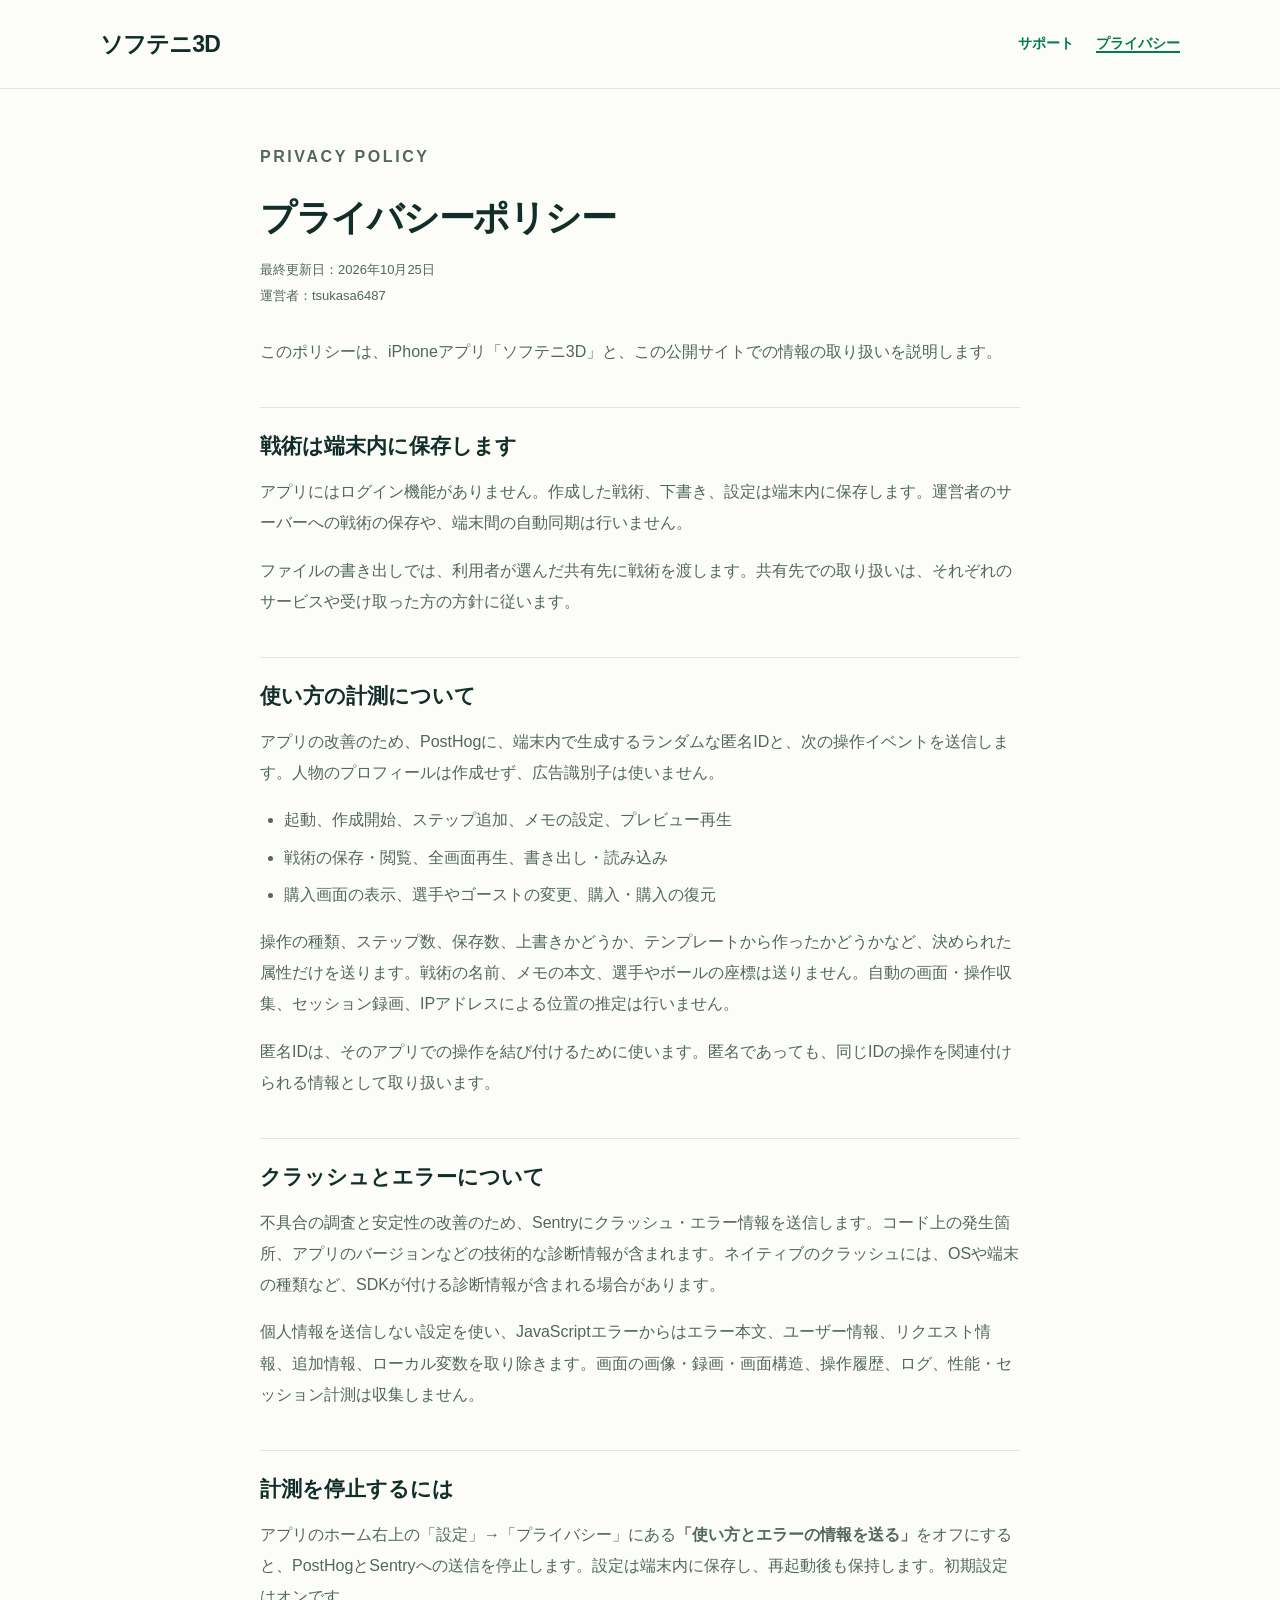
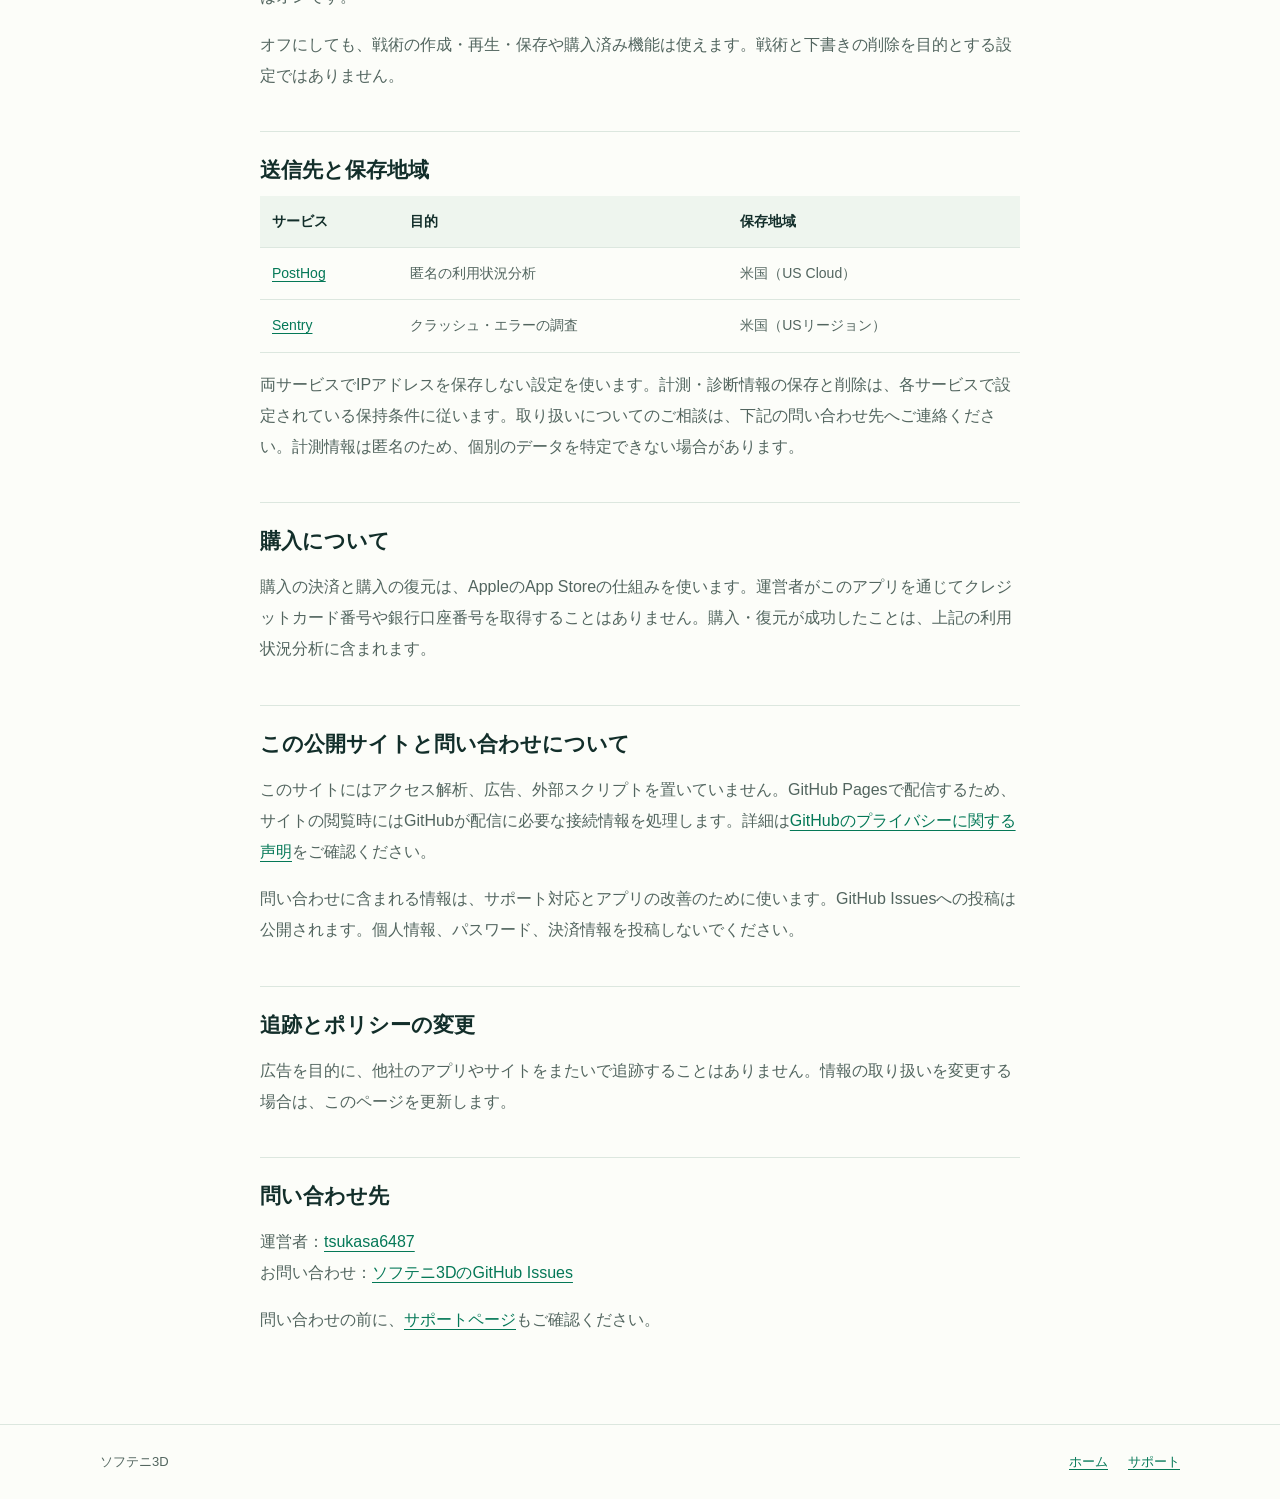
==== privacy.html @ bbb68ef1 "draft: prepare public pages pending contact confirmation" ====
<!doctype html>
<html lang="ja"><head><meta charset="utf-8"><meta name="viewport" content="width=device-width,initial-scale=1"><title>プライバシーポリシー — ソフテニ3D</title><meta name="description" content="ソフテニ3Dでの端末内保存、利用状況の計測、エラー収集、計測停止とお問い合わせについて。"><link rel="stylesheet" href="./styles.css"></head>
<body><a class="skip" href="#main">本文へ移動</a><header><div class="wrap nav"><a class="brand" href="./">ソフテニ3D</a><nav aria-label="メインナビゲーション"><a href="./support.html">サポート</a><a href="./privacy.html" aria-current="page">プライバシー</a></nav></div></header>
<main id="main" class="wrap"><article class="document"><p class="eyebrow">PRIVACY POLICY</p><h1>プライバシーポリシー</h1><p class="meta">最終更新日：2026年10月25日<br>運営者：tsukasa6487</p>
<p>このポリシーは、iPhoneアプリ「ソフテニ3D」と、この公開サイトでの情報の取り扱いを説明します。</p>
<h2>戦術は端末内に保存します</h2><p>アプリにはログイン機能がありません。作成した戦術、下書き、設定は端末内に保存します。運営者のサーバーへの戦術の保存や、端末間の自動同期は行いません。</p><p>ファイルの書き出しでは、利用者が選んだ共有先に戦術を渡します。共有先での取り扱いは、それぞれのサービスや受け取った方の方針に従います。</p>
<h2>使い方の計測について</h2><p>アプリの改善のため、PostHogに、端末内で生成するランダムな匿名IDと、次の操作イベントを送信します。人物のプロフィールは作成せず、広告識別子は使いません。</p><ul><li>起動、作成開始、ステップ追加、メモの設定、プレビュー再生</li><li>戦術の保存・閲覧、全画面再生、書き出し・読み込み</li><li>購入画面の表示、選手やゴーストの変更、購入・購入の復元</li></ul><p>操作の種類、ステップ数、保存数、上書きかどうか、テンプレートから作ったかどうかなど、決められた属性だけを送ります。戦術の名前、メモの本文、選手やボールの座標は送りません。自動の画面・操作収集、セッション録画、IPアドレスによる位置の推定は行いません。</p><p>匿名IDは、そのアプリでの操作を結び付けるために使います。匿名であっても、同じIDの操作を関連付けられる情報として取り扱います。</p>
<h2>クラッシュとエラーについて</h2><p>不具合の調査と安定性の改善のため、Sentryにクラッシュ・エラー情報を送信します。コード上の発生箇所、アプリのバージョンなどの技術的な診断情報が含まれます。ネイティブのクラッシュには、OSや端末の種類など、SDKが付ける診断情報が含まれる場合があります。</p><p>個人情報を送信しない設定を使い、JavaScriptエラーからはエラー本文、ユーザー情報、リクエスト情報、追加情報、ローカル変数を取り除きます。画面の画像・録画・画面構造、操作履歴、ログ、性能・セッション計測は収集しません。</p>
<h2>計測を停止するには</h2><p>アプリのホーム右上の「設定」→「プライバシー」にある<strong>「使い方とエラーの情報を送る」</strong>をオフにすると、PostHogとSentryへの送信を停止します。設定は端末内に保存し、再起動後も保持します。初期設定はオンです。</p><p>オフにしても、戦術の作成・再生・保存や購入済み機能は使えます。戦術と下書きの削除を目的とする設定ではありません。</p>
<h2>送信先と保存地域</h2><div class="table-wrap"><table><thead><tr><th scope="col">サービス</th><th scope="col">目的</th><th scope="col">保存地域</th></tr></thead><tbody><tr><td><a href="https://posthog.com/privacy">PostHog</a></td><td>匿名の利用状況分析</td><td>米国（US Cloud）</td></tr><tr><td><a href="https://sentry.io/privacy/">Sentry</a></td><td>クラッシュ・エラーの調査</td><td>米国（USリージョン）</td></tr></tbody></table></div><p>両サービスでIPアドレスを保存しない設定を使います。計測・診断情報の保存と削除は、各サービスで設定されている保持条件に従います。取り扱いについてのご相談は、下記の問い合わせ先へご連絡ください。計測情報は匿名のため、個別のデータを特定できない場合があります。</p>
<h2>購入について</h2><p>購入の決済と購入の復元は、AppleのApp Storeの仕組みを使います。運営者がこのアプリを通じてクレジットカード番号や銀行口座番号を取得することはありません。購入・復元が成功したことは、上記の利用状況分析に含まれます。</p>
<h2>この公開サイトと問い合わせについて</h2><p>このサイトにはアクセス解析、広告、外部スクリプトを置いていません。GitHub Pagesで配信するため、サイトの閲覧時にはGitHubが配信に必要な接続情報を処理します。詳細は<a href="https://docs.github.com/en/site-policy/privacy-policies/github-general-privacy-statement">GitHubのプライバシーに関する声明</a>をご確認ください。</p><p>問い合わせに含まれる情報は、サポート対応とアプリの改善のために使います。GitHub Issuesへの投稿は公開されます。個人情報、パスワード、決済情報を投稿しないでください。</p>
<h2>追跡とポリシーの変更</h2><p>広告を目的に、他社のアプリやサイトをまたいで追跡することはありません。情報の取り扱いを変更する場合は、このページを更新します。</p>
<h2>問い合わせ先</h2><p>運営者：<a href="https://github.com/tsukasa6487">tsukasa6487</a><br>お問い合わせ：<a href="https://github.com/tsukasa6487/softeni3d/issues">ソフテニ3DのGitHub Issues</a></p><p>問い合わせの前に、<a href="./support.html">サポートページ</a>もご確認ください。</p></article></main>
<footer><div class="wrap footer-row"><p>ソフテニ3D</p><div class="footer-links"><a href="./">ホーム</a><a href="./support.html">サポート</a></div></div></footer></body></html>
---- styles.css ----
:root{color-scheme:light;--ink:#122e2a;--muted:#52655f;--brand:#047857;--line:#dce7df;--paper:#fcfdf9;--card:#fff;font-family:-apple-system,BlinkMacSystemFont,"Hiragino Sans","Yu Gothic",Meiryo,sans-serif;background:var(--paper);color:var(--ink)}
*{box-sizing:border-box}body{margin:0}a{color:var(--brand);text-underline-offset:.22em}a:hover{color:#064e3b}a:focus-visible,summary:focus-visible{outline:3px solid #b45309;outline-offset:5px;border-radius:3px}.skip{position:absolute;top:-100px;left:16px;background:#fff;padding:12px;z-index:10}.skip:focus{top:12px}
.wrap{width:min(1080px,100% - 40px);margin-inline:auto}header{border-bottom:1px solid var(--line)}.nav{display:flex;align-items:center;justify-content:space-between;gap:16px;min-height:88px}.brand{font-size:23px;font-weight:800;letter-spacing:-.04em;text-decoration:none;color:var(--ink)}nav{display:flex;flex-wrap:wrap;gap:6px 22px}nav a{font-size:14px;font-weight:600;padding-block:12px;text-decoration:none}nav a[aria-current=page]{text-decoration:underline;text-decoration-thickness:2px}
.hero{display:grid;grid-template-columns:1.1fr 1fr;align-items:center;gap:32px;padding-block:76px 64px}.eyebrow{font-size:12px;font-weight:800;letter-spacing:.16em;color:var(--brand);margin:0 0 20px}.hero h1{font-size:clamp(32px,4.2vw,50px);line-height:1.42;letter-spacing:-.045em;margin:0 0 24px}.lead{font-size:17px;line-height:1.95;color:var(--muted);max-width:36em}.status{display:inline-block;border:1px solid #b5d8c4;border-radius:6px;padding:7px 12px;font-size:13px;font-weight:700;color:#065f46;background:#edf7ee;margin-top:14px}.hero figure{margin:0;background:#e5f2e9;border-radius:24px;padding:16px}.hero svg{width:100%;height:auto;display:block}.hero figcaption{font-size:12px;text-align:center;color:var(--muted);padding:4px 0 8px}
.features{border-top:1px solid var(--line);padding-block:42px 64px;display:grid;grid-template-columns:repeat(3,1fr);gap:30px}.features h2{font-size:19px;margin:10px 0}.features p{font-size:15px;line-height:1.85;color:var(--muted)}.number{font-size:12px;letter-spacing:.1em;color:var(--brand);font-weight:800}.notice{background:#edf4ee;border:1px solid var(--line);border-radius:14px;padding:24px 28px;margin-bottom:60px}.notice h2{font-size:20px;margin-top:0}.notice p{line-height:1.9;margin-bottom:0;color:var(--muted)}
.document{max-width:760px;margin:0 auto;padding-block:52px 72px}.document h1{font-size:clamp(27px,4vw,36px);line-height:1.45;letter-spacing:-.035em;margin:0 0 12px}.document h2{font-size:21px;margin:40px 0 12px;padding-top:24px;border-top:1px solid var(--line)}.document h3{font-size:17px;margin:28px 0 8px}.document p,.document li{font-size:16px;line-height:1.95;color:var(--muted)}.document ul,.document ol{padding-left:1.5em}.document li{margin-block:6px}.meta{font-size:13px!important;margin-bottom:28px}.contact{background:#eef5ee;border:1px solid #cadfce;border-radius:12px;padding:20px 24px;margin:26px 0}.contact p{margin:8px 0}.contact a{overflow-wrap:anywhere}.button{display:inline-block;background:var(--brand);color:#fff!important;text-decoration:none;font-weight:700;border-radius:8px;padding:12px 20px;margin:6px 0;min-height:48px}.button:hover{background:#065f46}.table-wrap{overflow-x:auto}table{width:100%;border-collapse:collapse;font-size:14px}th,td{text-align:left;vertical-align:top;border-bottom:1px solid var(--line);padding:13px 12px;line-height:1.8}th{background:#eef5ee;color:var(--ink)}td{color:var(--muted)}code{font-size:.9em;overflow-wrap:anywhere}
footer{border-top:1px solid var(--line);padding-block:28px;color:var(--muted);font-size:13px}.footer-row{display:flex;align-items:center;justify-content:space-between;gap:16px;flex-wrap:wrap}.footer-links{display:flex;gap:20px;flex-wrap:wrap}footer p{margin:0}
@media(max-width:760px){.wrap{width:calc(100% - 32px)}.nav{min-height:96px;align-items:flex-start;justify-content:center;flex-direction:column;gap:0;padding-block:15px}nav{gap:4px 20px}nav a{font-size:13px;padding-block:8px}.hero{grid-template-columns:1fr;padding-block:38px;gap:28px}.hero h1{font-size:34px;margin-bottom:18px}.lead{font-size:16px}.hero figure{max-width:500px;width:100%;margin-inline:auto}.features{grid-template-columns:1fr;gap:12px;padding-block:30px}.features article{border-bottom:1px solid var(--line);padding-bottom:12px}.features article:last-child{border:0}.notice{padding:22px;margin-bottom:40px}.document{padding-block:34px 48px}.document h1{font-size:28px}.document h2{margin-top:30px}.contact{padding:16px 20px}}
@media(prefers-reduced-motion:reduce){*{scroll-behavior:auto!important}}
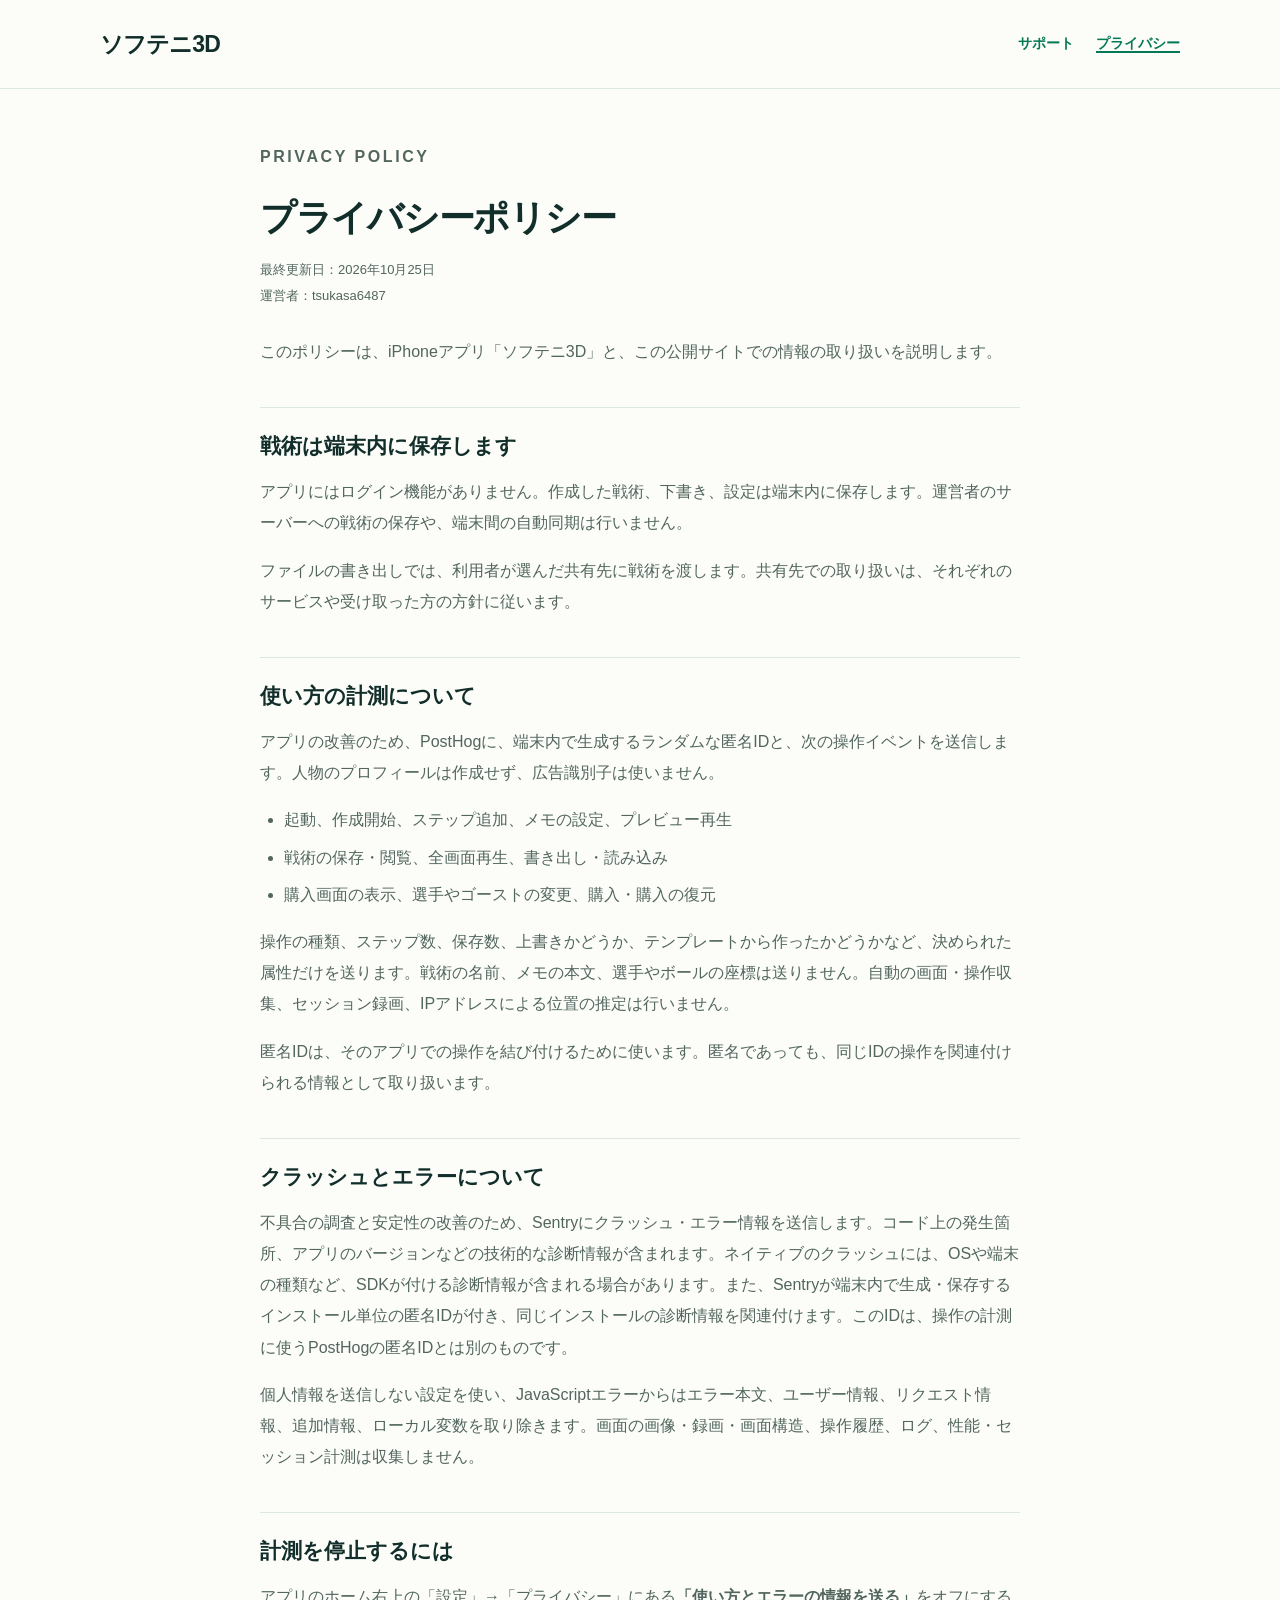
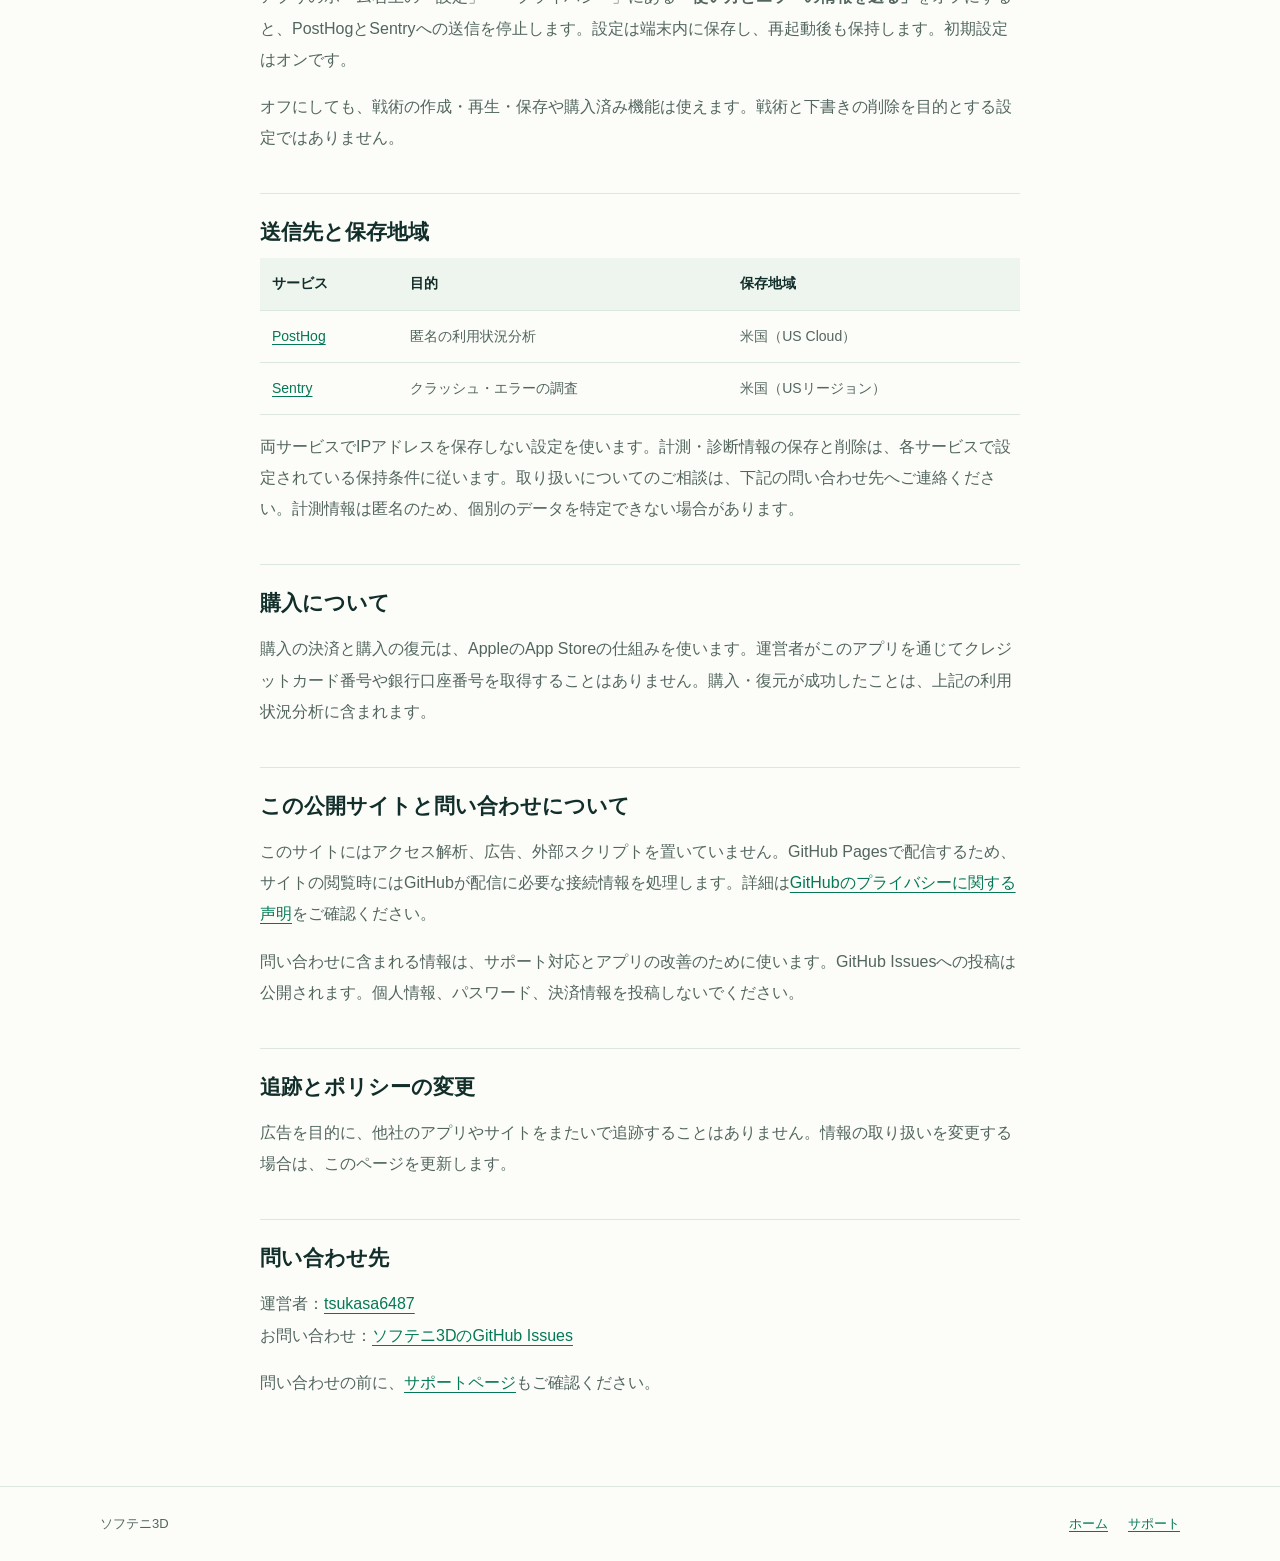
==== commit b1e553b5: "docs: align privacy disclosure and adopt screenshot plan" ====
--- a/privacy.html
+++ b/privacy.html
@@ -5,7 +5,7 @@
 <p>このポリシーは、iPhoneアプリ「ソフテニ3D」と、この公開サイトでの情報の取り扱いを説明します。</p>
 <h2>戦術は端末内に保存します</h2><p>アプリにはログイン機能がありません。作成した戦術、下書き、設定は端末内に保存します。運営者のサーバーへの戦術の保存や、端末間の自動同期は行いません。</p><p>ファイルの書き出しでは、利用者が選んだ共有先に戦術を渡します。共有先での取り扱いは、それぞれのサービスや受け取った方の方針に従います。</p>
 <h2>使い方の計測について</h2><p>アプリの改善のため、PostHogに、端末内で生成するランダムな匿名IDと、次の操作イベントを送信します。人物のプロフィールは作成せず、広告識別子は使いません。</p><ul><li>起動、作成開始、ステップ追加、メモの設定、プレビュー再生</li><li>戦術の保存・閲覧、全画面再生、書き出し・読み込み</li><li>購入画面の表示、選手やゴーストの変更、購入・購入の復元</li></ul><p>操作の種類、ステップ数、保存数、上書きかどうか、テンプレートから作ったかどうかなど、決められた属性だけを送ります。戦術の名前、メモの本文、選手やボールの座標は送りません。自動の画面・操作収集、セッション録画、IPアドレスによる位置の推定は行いません。</p><p>匿名IDは、そのアプリでの操作を結び付けるために使います。匿名であっても、同じIDの操作を関連付けられる情報として取り扱います。</p>
-<h2>クラッシュとエラーについて</h2><p>不具合の調査と安定性の改善のため、Sentryにクラッシュ・エラー情報を送信します。コード上の発生箇所、アプリのバージョンなどの技術的な診断情報が含まれます。ネイティブのクラッシュには、OSや端末の種類など、SDKが付ける診断情報が含まれる場合があります。</p><p>個人情報を送信しない設定を使い、JavaScriptエラーからはエラー本文、ユーザー情報、リクエスト情報、追加情報、ローカル変数を取り除きます。画面の画像・録画・画面構造、操作履歴、ログ、性能・セッション計測は収集しません。</p>
+<h2>クラッシュとエラーについて</h2><p>不具合の調査と安定性の改善のため、Sentryにクラッシュ・エラー情報を送信します。コード上の発生箇所、アプリのバージョンなどの技術的な診断情報が含まれます。ネイティブのクラッシュには、OSや端末の種類など、SDKが付ける診断情報が含まれる場合があります。また、Sentryが端末内で生成・保存するインストール単位の匿名IDが付き、同じインストールの診断情報を関連付けます。このIDは、操作の計測に使うPostHogの匿名IDとは別のものです。</p><p>個人情報を送信しない設定を使い、JavaScriptエラーからはエラー本文、ユーザー情報、リクエスト情報、追加情報、ローカル変数を取り除きます。画面の画像・録画・画面構造、操作履歴、ログ、性能・セッション計測は収集しません。</p>
 <h2>計測を停止するには</h2><p>アプリのホーム右上の「設定」→「プライバシー」にある<strong>「使い方とエラーの情報を送る」</strong>をオフにすると、PostHogとSentryへの送信を停止します。設定は端末内に保存し、再起動後も保持します。初期設定はオンです。</p><p>オフにしても、戦術の作成・再生・保存や購入済み機能は使えます。戦術と下書きの削除を目的とする設定ではありません。</p>
 <h2>送信先と保存地域</h2><div class="table-wrap"><table><thead><tr><th scope="col">サービス</th><th scope="col">目的</th><th scope="col">保存地域</th></tr></thead><tbody><tr><td><a href="https://posthog.com/privacy">PostHog</a></td><td>匿名の利用状況分析</td><td>米国（US Cloud）</td></tr><tr><td><a href="https://sentry.io/privacy/">Sentry</a></td><td>クラッシュ・エラーの調査</td><td>米国（USリージョン）</td></tr></tbody></table></div><p>両サービスでIPアドレスを保存しない設定を使います。計測・診断情報の保存と削除は、各サービスで設定されている保持条件に従います。取り扱いについてのご相談は、下記の問い合わせ先へご連絡ください。計測情報は匿名のため、個別のデータを特定できない場合があります。</p>
 <h2>購入について</h2><p>購入の決済と購入の復元は、AppleのApp Storeの仕組みを使います。運営者がこのアプリを通じてクレジットカード番号や銀行口座番号を取得することはありません。購入・復元が成功したことは、上記の利用状況分析に含まれます。</p>
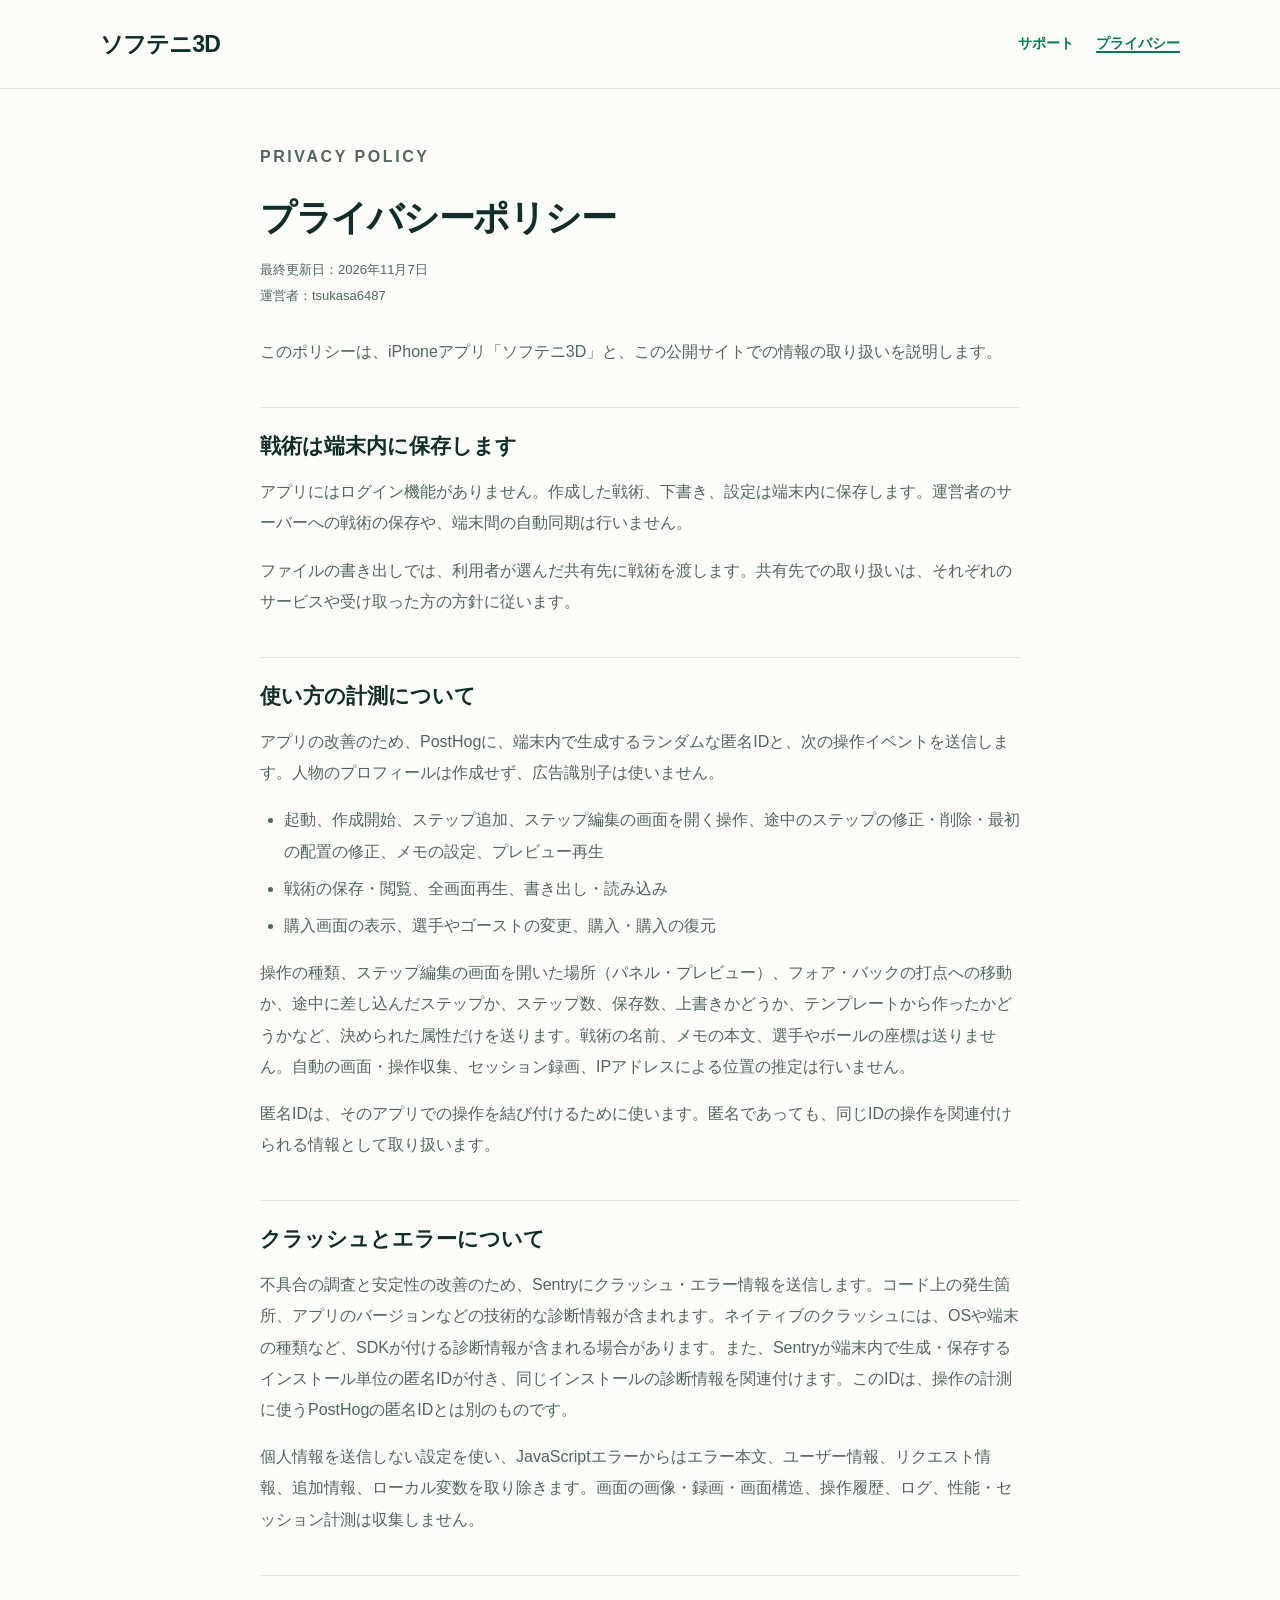
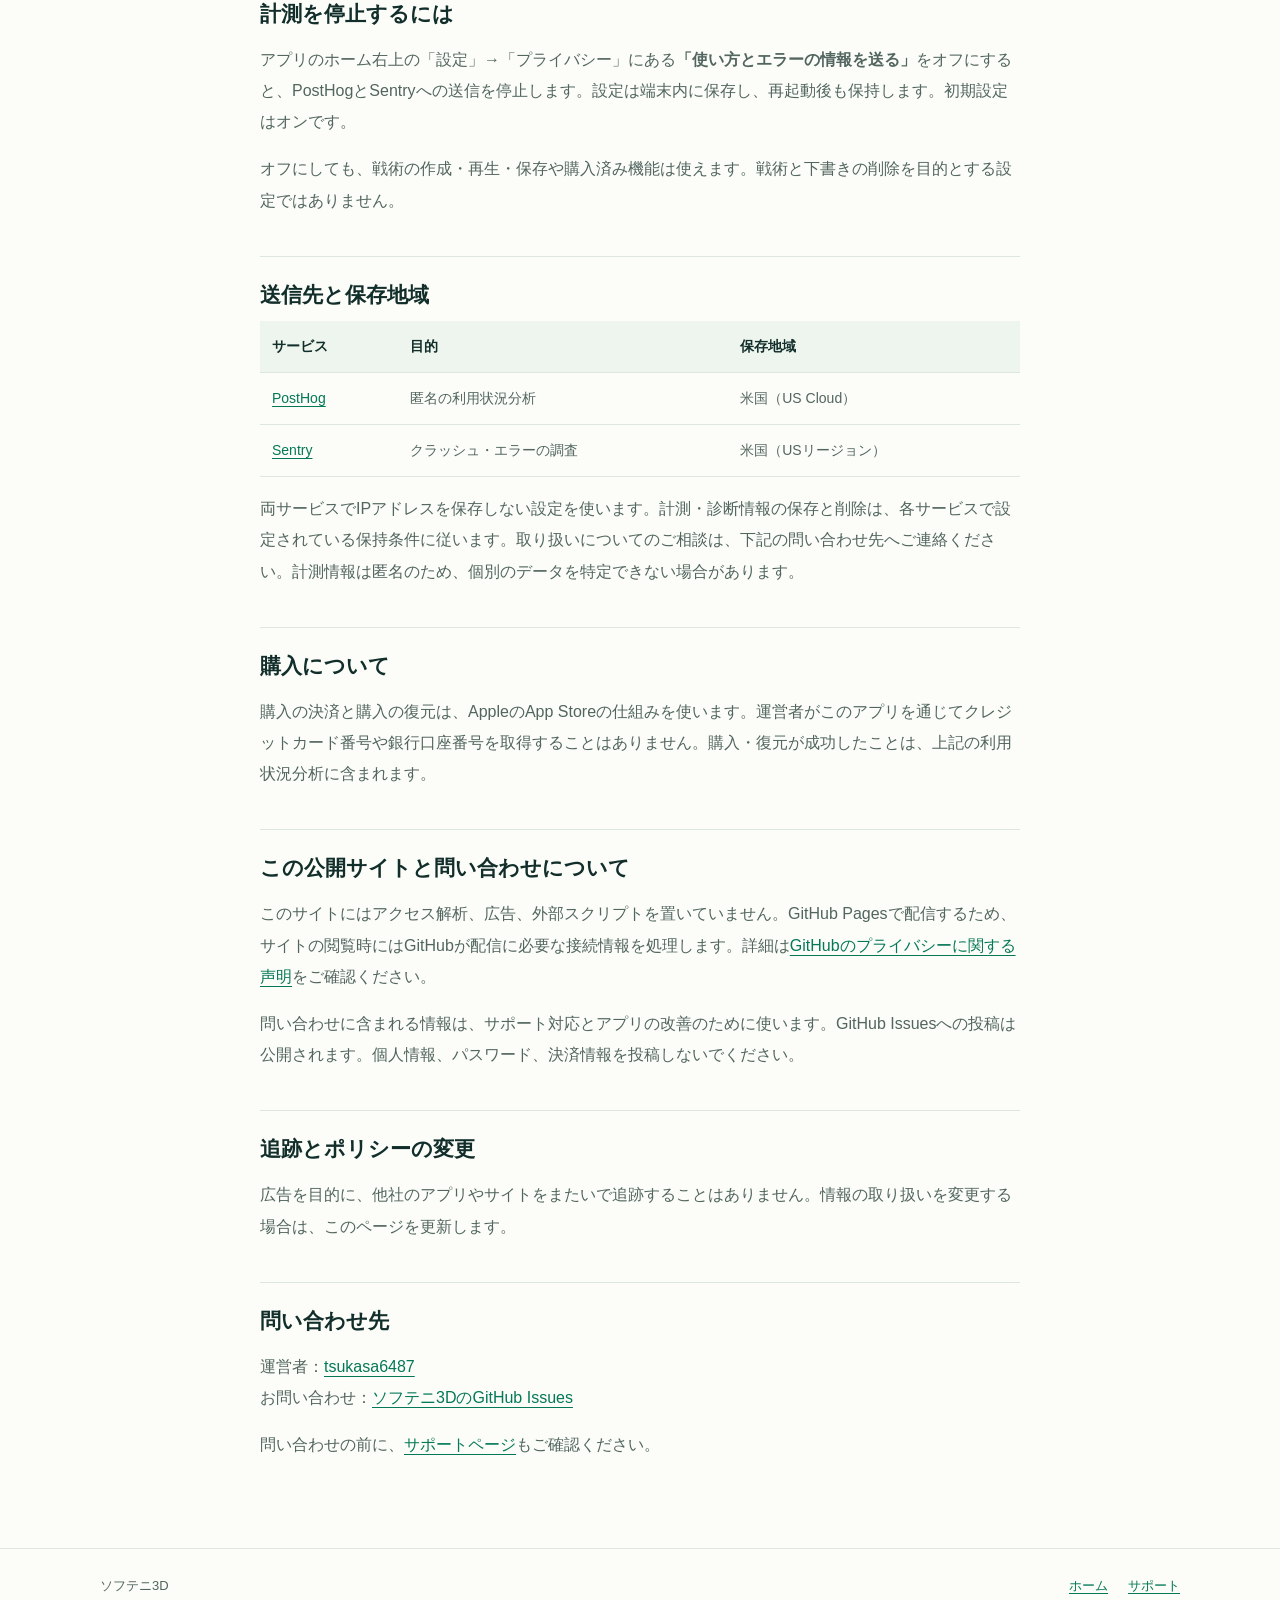
==== commit 9cf072c8: "docs: disclose step editing analytics for 1.1.0" ====
--- a/privacy.html
+++ b/privacy.html
@@ -1,10 +1,10 @@
 <!doctype html>
 <html lang="ja"><head><meta charset="utf-8"><meta name="viewport" content="width=device-width,initial-scale=1"><title>プライバシーポリシー — ソフテニ3D</title><meta name="description" content="ソフテニ3Dでの端末内保存、利用状況の計測、エラー収集、計測停止とお問い合わせについて。"><link rel="stylesheet" href="./styles.css"></head>
 <body><a class="skip" href="#main">本文へ移動</a><header><div class="wrap nav"><a class="brand" href="./">ソフテニ3D</a><nav aria-label="メインナビゲーション"><a href="./support.html">サポート</a><a href="./privacy.html" aria-current="page">プライバシー</a></nav></div></header>
-<main id="main" class="wrap"><article class="document"><p class="eyebrow">PRIVACY POLICY</p><h1>プライバシーポリシー</h1><p class="meta">最終更新日：2026年10月25日<br>運営者：tsukasa6487</p>
+<main id="main" class="wrap"><article class="document"><p class="eyebrow">PRIVACY POLICY</p><h1>プライバシーポリシー</h1><p class="meta">最終更新日：2026年11月7日<br>運営者：tsukasa6487</p>
 <p>このポリシーは、iPhoneアプリ「ソフテニ3D」と、この公開サイトでの情報の取り扱いを説明します。</p>
 <h2>戦術は端末内に保存します</h2><p>アプリにはログイン機能がありません。作成した戦術、下書き、設定は端末内に保存します。運営者のサーバーへの戦術の保存や、端末間の自動同期は行いません。</p><p>ファイルの書き出しでは、利用者が選んだ共有先に戦術を渡します。共有先での取り扱いは、それぞれのサービスや受け取った方の方針に従います。</p>
-<h2>使い方の計測について</h2><p>アプリの改善のため、PostHogに、端末内で生成するランダムな匿名IDと、次の操作イベントを送信します。人物のプロフィールは作成せず、広告識別子は使いません。</p><ul><li>起動、作成開始、ステップ追加、メモの設定、プレビュー再生</li><li>戦術の保存・閲覧、全画面再生、書き出し・読み込み</li><li>購入画面の表示、選手やゴーストの変更、購入・購入の復元</li></ul><p>操作の種類、ステップ数、保存数、上書きかどうか、テンプレートから作ったかどうかなど、決められた属性だけを送ります。戦術の名前、メモの本文、選手やボールの座標は送りません。自動の画面・操作収集、セッション録画、IPアドレスによる位置の推定は行いません。</p><p>匿名IDは、そのアプリでの操作を結び付けるために使います。匿名であっても、同じIDの操作を関連付けられる情報として取り扱います。</p>
+<h2>使い方の計測について</h2><p>アプリの改善のため、PostHogに、端末内で生成するランダムな匿名IDと、次の操作イベントを送信します。人物のプロフィールは作成せず、広告識別子は使いません。</p><ul><li>起動、作成開始、ステップ追加、ステップ編集の画面を開く操作、途中のステップの修正・削除・最初の配置の修正、メモの設定、プレビュー再生</li><li>戦術の保存・閲覧、全画面再生、書き出し・読み込み</li><li>購入画面の表示、選手やゴーストの変更、購入・購入の復元</li></ul><p>操作の種類、ステップ編集の画面を開いた場所（パネル・プレビュー）、フォア・バックの打点への移動か、途中に差し込んだステップか、ステップ数、保存数、上書きかどうか、テンプレートから作ったかどうかなど、決められた属性だけを送ります。戦術の名前、メモの本文、選手やボールの座標は送りません。自動の画面・操作収集、セッション録画、IPアドレスによる位置の推定は行いません。</p><p>匿名IDは、そのアプリでの操作を結び付けるために使います。匿名であっても、同じIDの操作を関連付けられる情報として取り扱います。</p>
 <h2>クラッシュとエラーについて</h2><p>不具合の調査と安定性の改善のため、Sentryにクラッシュ・エラー情報を送信します。コード上の発生箇所、アプリのバージョンなどの技術的な診断情報が含まれます。ネイティブのクラッシュには、OSや端末の種類など、SDKが付ける診断情報が含まれる場合があります。また、Sentryが端末内で生成・保存するインストール単位の匿名IDが付き、同じインストールの診断情報を関連付けます。このIDは、操作の計測に使うPostHogの匿名IDとは別のものです。</p><p>個人情報を送信しない設定を使い、JavaScriptエラーからはエラー本文、ユーザー情報、リクエスト情報、追加情報、ローカル変数を取り除きます。画面の画像・録画・画面構造、操作履歴、ログ、性能・セッション計測は収集しません。</p>
 <h2>計測を停止するには</h2><p>アプリのホーム右上の「設定」→「プライバシー」にある<strong>「使い方とエラーの情報を送る」</strong>をオフにすると、PostHogとSentryへの送信を停止します。設定は端末内に保存し、再起動後も保持します。初期設定はオンです。</p><p>オフにしても、戦術の作成・再生・保存や購入済み機能は使えます。戦術と下書きの削除を目的とする設定ではありません。</p>
 <h2>送信先と保存地域</h2><div class="table-wrap"><table><thead><tr><th scope="col">サービス</th><th scope="col">目的</th><th scope="col">保存地域</th></tr></thead><tbody><tr><td><a href="https://posthog.com/privacy">PostHog</a></td><td>匿名の利用状況分析</td><td>米国（US Cloud）</td></tr><tr><td><a href="https://sentry.io/privacy/">Sentry</a></td><td>クラッシュ・エラーの調査</td><td>米国（USリージョン）</td></tr></tbody></table></div><p>両サービスでIPアドレスを保存しない設定を使います。計測・診断情報の保存と削除は、各サービスで設定されている保持条件に従います。取り扱いについてのご相談は、下記の問い合わせ先へご連絡ください。計測情報は匿名のため、個別のデータを特定できない場合があります。</p>
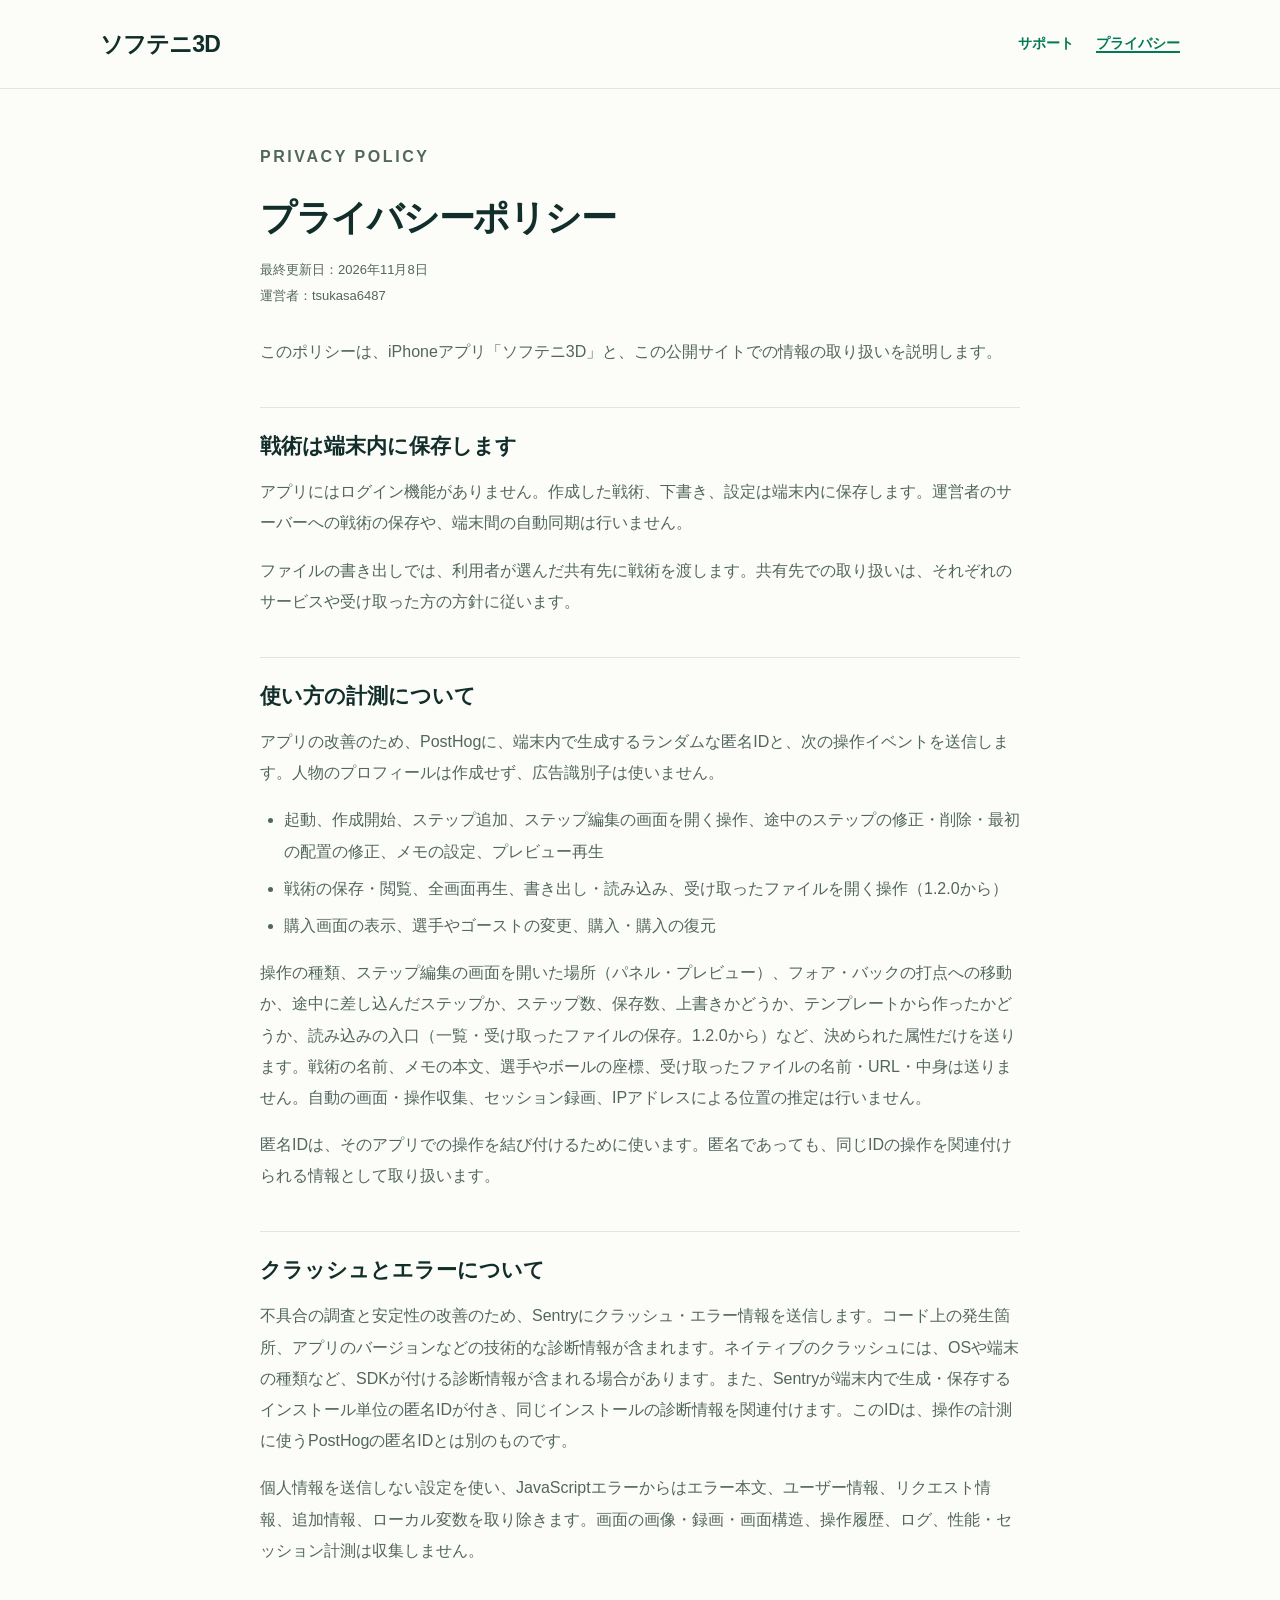
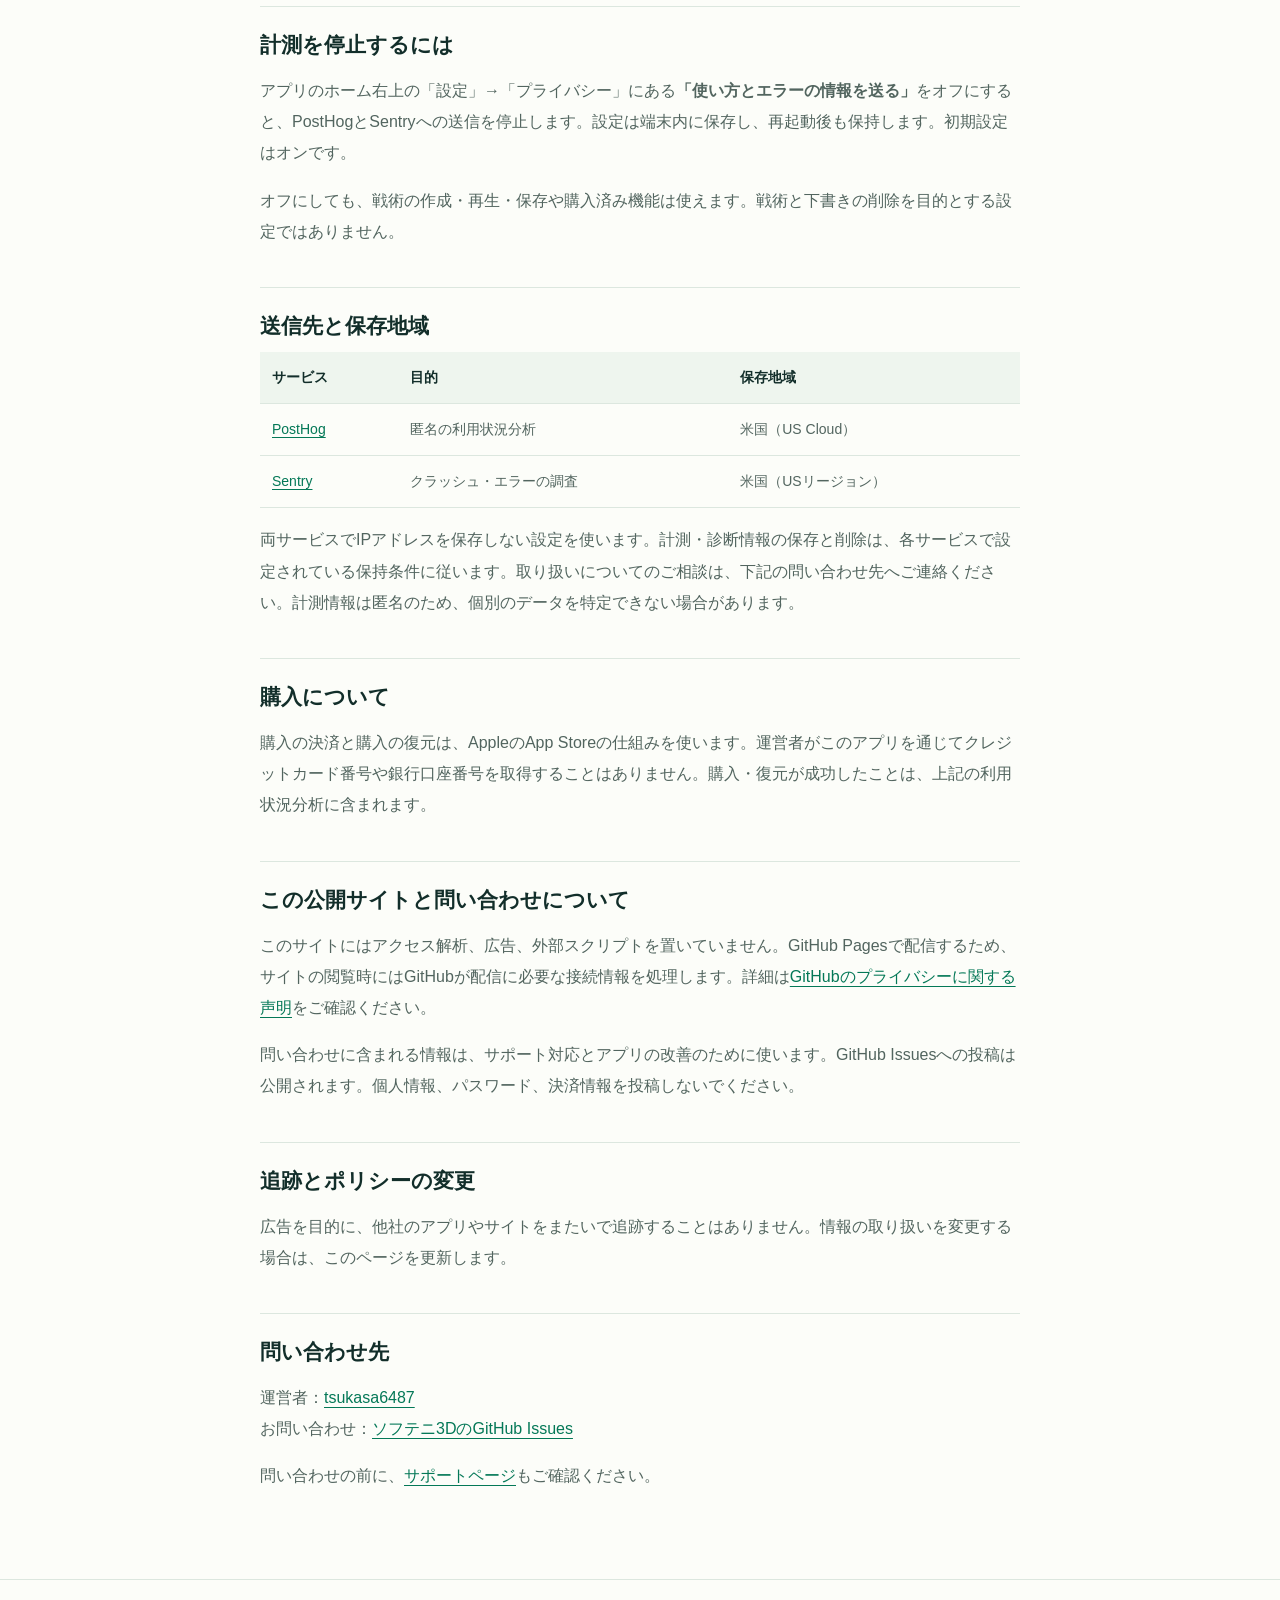
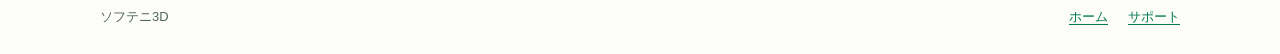
==== commit a856400d: "docs: disclose received-file opening analytics for 1.2.0" ====
--- a/privacy.html
+++ b/privacy.html
@@ -1,10 +1,10 @@
 <!doctype html>
 <html lang="ja"><head><meta charset="utf-8"><meta name="viewport" content="width=device-width,initial-scale=1"><title>プライバシーポリシー — ソフテニ3D</title><meta name="description" content="ソフテニ3Dでの端末内保存、利用状況の計測、エラー収集、計測停止とお問い合わせについて。"><link rel="stylesheet" href="./styles.css"></head>
 <body><a class="skip" href="#main">本文へ移動</a><header><div class="wrap nav"><a class="brand" href="./">ソフテニ3D</a><nav aria-label="メインナビゲーション"><a href="./support.html">サポート</a><a href="./privacy.html" aria-current="page">プライバシー</a></nav></div></header>
-<main id="main" class="wrap"><article class="document"><p class="eyebrow">PRIVACY POLICY</p><h1>プライバシーポリシー</h1><p class="meta">最終更新日：2026年11月7日<br>運営者：tsukasa6487</p>
+<main id="main" class="wrap"><article class="document"><p class="eyebrow">PRIVACY POLICY</p><h1>プライバシーポリシー</h1><p class="meta">最終更新日：2026年11月8日<br>運営者：tsukasa6487</p>
 <p>このポリシーは、iPhoneアプリ「ソフテニ3D」と、この公開サイトでの情報の取り扱いを説明します。</p>
 <h2>戦術は端末内に保存します</h2><p>アプリにはログイン機能がありません。作成した戦術、下書き、設定は端末内に保存します。運営者のサーバーへの戦術の保存や、端末間の自動同期は行いません。</p><p>ファイルの書き出しでは、利用者が選んだ共有先に戦術を渡します。共有先での取り扱いは、それぞれのサービスや受け取った方の方針に従います。</p>
-<h2>使い方の計測について</h2><p>アプリの改善のため、PostHogに、端末内で生成するランダムな匿名IDと、次の操作イベントを送信します。人物のプロフィールは作成せず、広告識別子は使いません。</p><ul><li>起動、作成開始、ステップ追加、ステップ編集の画面を開く操作、途中のステップの修正・削除・最初の配置の修正、メモの設定、プレビュー再生</li><li>戦術の保存・閲覧、全画面再生、書き出し・読み込み</li><li>購入画面の表示、選手やゴーストの変更、購入・購入の復元</li></ul><p>操作の種類、ステップ編集の画面を開いた場所（パネル・プレビュー）、フォア・バックの打点への移動か、途中に差し込んだステップか、ステップ数、保存数、上書きかどうか、テンプレートから作ったかどうかなど、決められた属性だけを送ります。戦術の名前、メモの本文、選手やボールの座標は送りません。自動の画面・操作収集、セッション録画、IPアドレスによる位置の推定は行いません。</p><p>匿名IDは、そのアプリでの操作を結び付けるために使います。匿名であっても、同じIDの操作を関連付けられる情報として取り扱います。</p>
+<h2>使い方の計測について</h2><p>アプリの改善のため、PostHogに、端末内で生成するランダムな匿名IDと、次の操作イベントを送信します。人物のプロフィールは作成せず、広告識別子は使いません。</p><ul><li>起動、作成開始、ステップ追加、ステップ編集の画面を開く操作、途中のステップの修正・削除・最初の配置の修正、メモの設定、プレビュー再生</li><li>戦術の保存・閲覧、全画面再生、書き出し・読み込み、受け取ったファイルを開く操作（1.2.0から）</li><li>購入画面の表示、選手やゴーストの変更、購入・購入の復元</li></ul><p>操作の種類、ステップ編集の画面を開いた場所（パネル・プレビュー）、フォア・バックの打点への移動か、途中に差し込んだステップか、ステップ数、保存数、上書きかどうか、テンプレートから作ったかどうか、読み込みの入口（一覧・受け取ったファイルの保存。1.2.0から）など、決められた属性だけを送ります。戦術の名前、メモの本文、選手やボールの座標、受け取ったファイルの名前・URL・中身は送りません。自動の画面・操作収集、セッション録画、IPアドレスによる位置の推定は行いません。</p><p>匿名IDは、そのアプリでの操作を結び付けるために使います。匿名であっても、同じIDの操作を関連付けられる情報として取り扱います。</p>
 <h2>クラッシュとエラーについて</h2><p>不具合の調査と安定性の改善のため、Sentryにクラッシュ・エラー情報を送信します。コード上の発生箇所、アプリのバージョンなどの技術的な診断情報が含まれます。ネイティブのクラッシュには、OSや端末の種類など、SDKが付ける診断情報が含まれる場合があります。また、Sentryが端末内で生成・保存するインストール単位の匿名IDが付き、同じインストールの診断情報を関連付けます。このIDは、操作の計測に使うPostHogの匿名IDとは別のものです。</p><p>個人情報を送信しない設定を使い、JavaScriptエラーからはエラー本文、ユーザー情報、リクエスト情報、追加情報、ローカル変数を取り除きます。画面の画像・録画・画面構造、操作履歴、ログ、性能・セッション計測は収集しません。</p>
 <h2>計測を停止するには</h2><p>アプリのホーム右上の「設定」→「プライバシー」にある<strong>「使い方とエラーの情報を送る」</strong>をオフにすると、PostHogとSentryへの送信を停止します。設定は端末内に保存し、再起動後も保持します。初期設定はオンです。</p><p>オフにしても、戦術の作成・再生・保存や購入済み機能は使えます。戦術と下書きの削除を目的とする設定ではありません。</p>
 <h2>送信先と保存地域</h2><div class="table-wrap"><table><thead><tr><th scope="col">サービス</th><th scope="col">目的</th><th scope="col">保存地域</th></tr></thead><tbody><tr><td><a href="https://posthog.com/privacy">PostHog</a></td><td>匿名の利用状況分析</td><td>米国（US Cloud）</td></tr><tr><td><a href="https://sentry.io/privacy/">Sentry</a></td><td>クラッシュ・エラーの調査</td><td>米国（USリージョン）</td></tr></tbody></table></div><p>両サービスでIPアドレスを保存しない設定を使います。計測・診断情報の保存と削除は、各サービスで設定されている保持条件に従います。取り扱いについてのご相談は、下記の問い合わせ先へご連絡ください。計測情報は匿名のため、個別のデータを特定できない場合があります。</p>
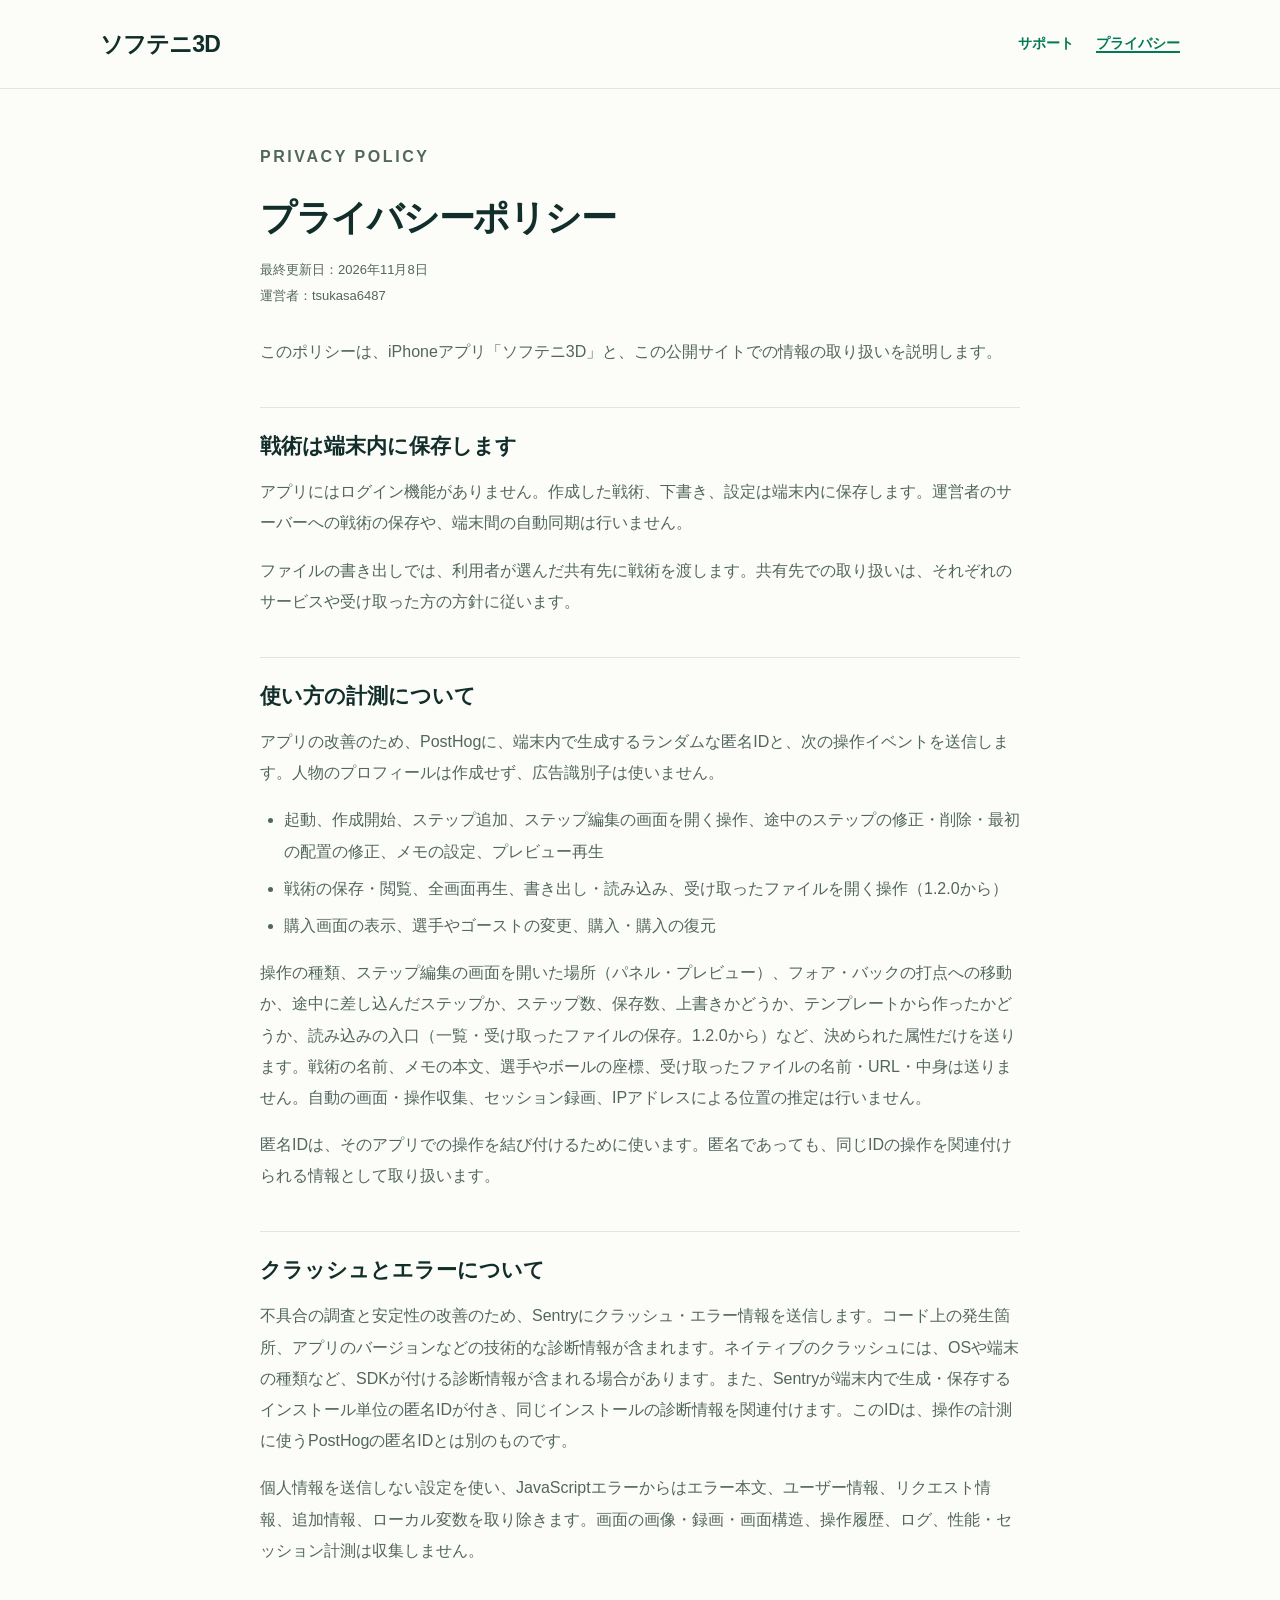
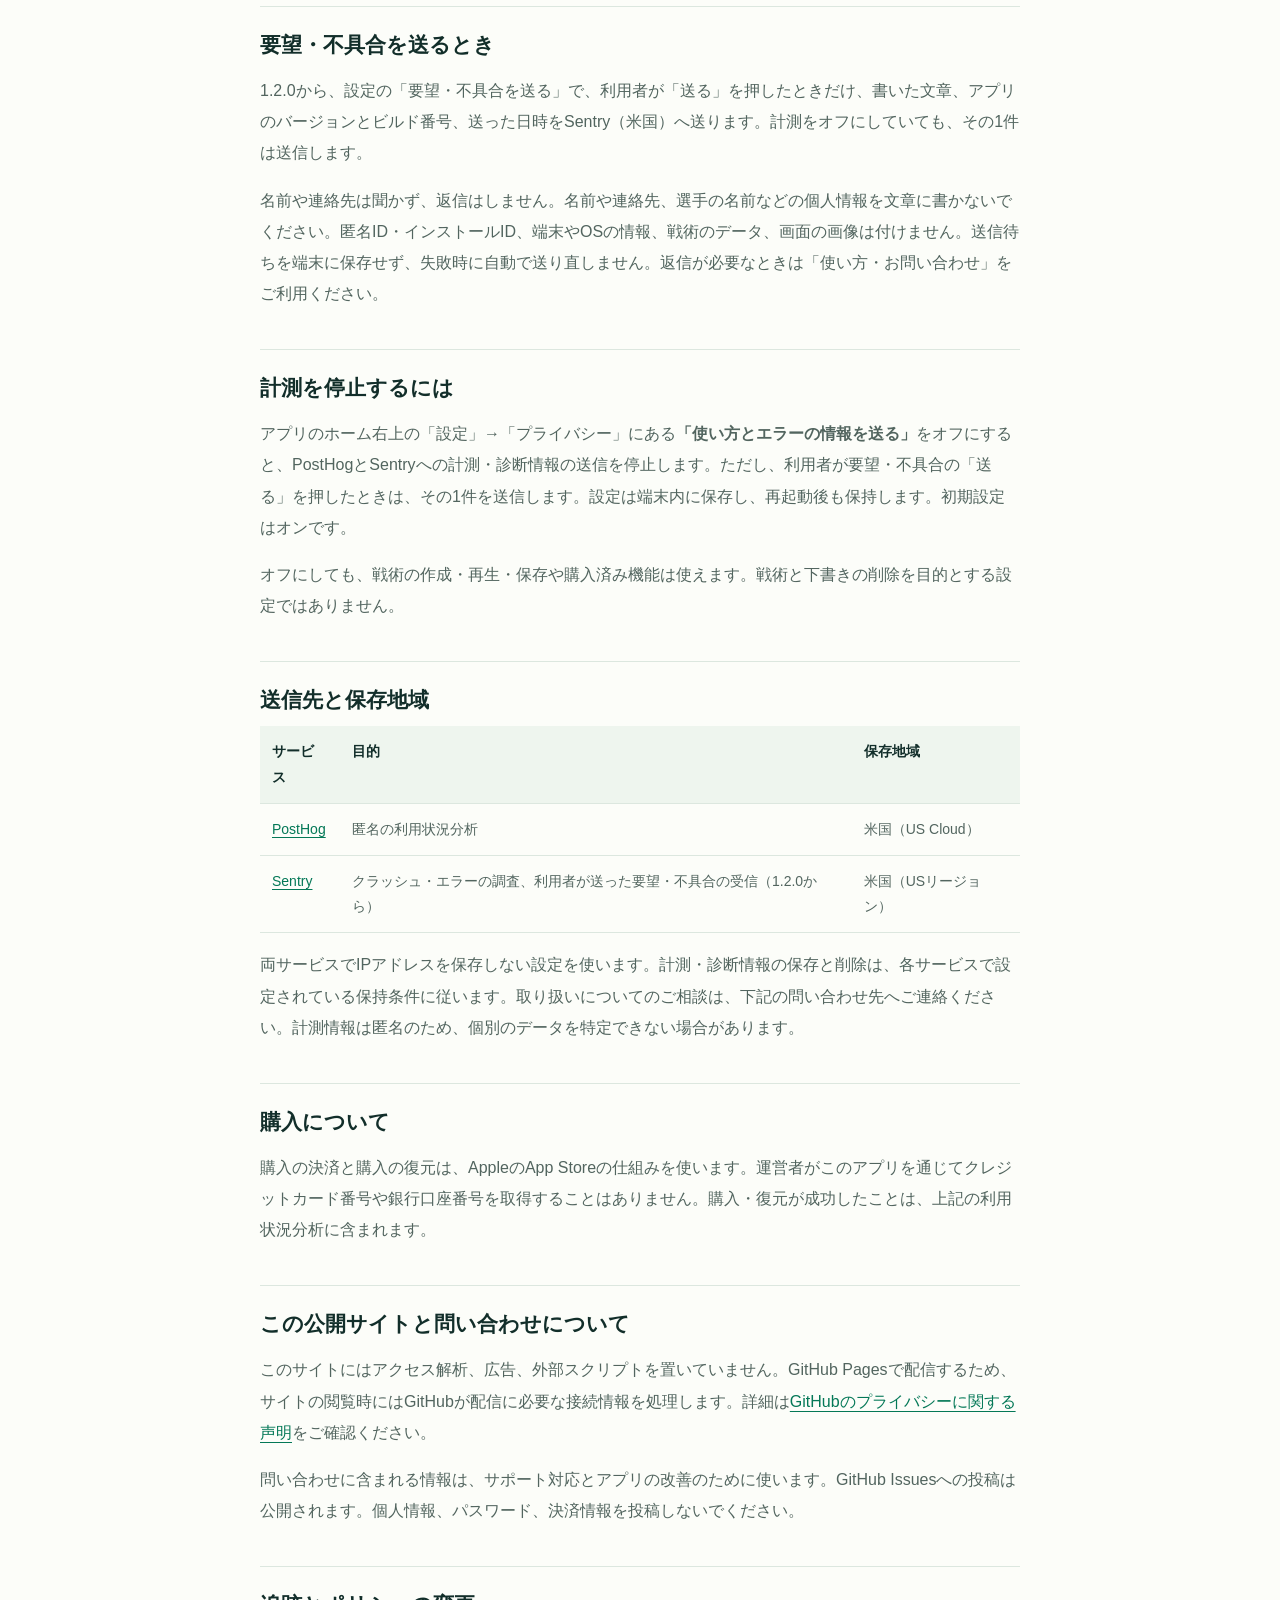
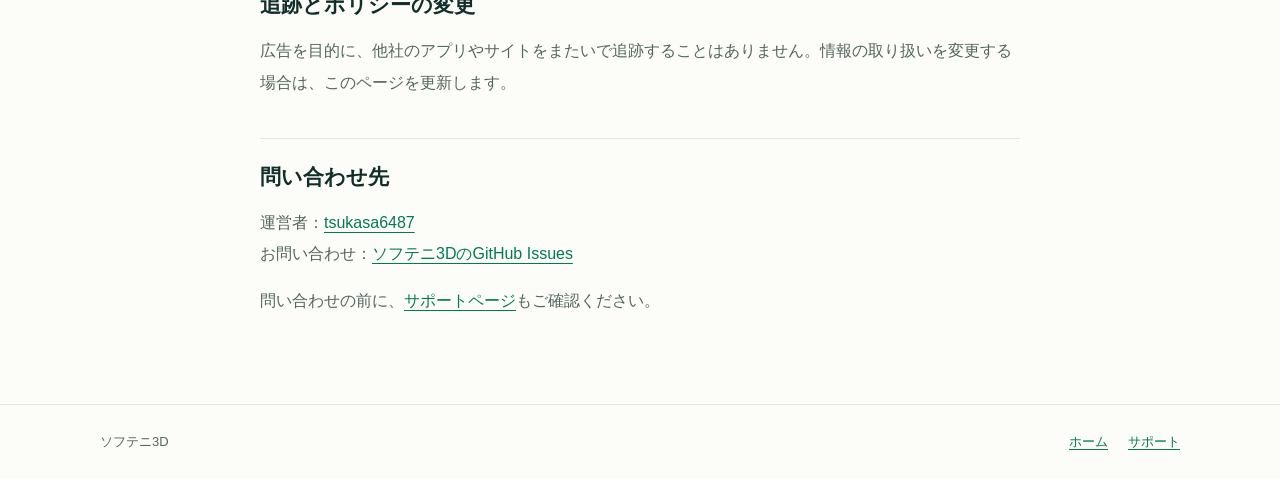
==== commit 1930d290: "docs: disclose optional feedback collection for 1.2.0" ====
--- a/privacy.html
+++ b/privacy.html
@@ -6,8 +6,9 @@
 <h2>戦術は端末内に保存します</h2><p>アプリにはログイン機能がありません。作成した戦術、下書き、設定は端末内に保存します。運営者のサーバーへの戦術の保存や、端末間の自動同期は行いません。</p><p>ファイルの書き出しでは、利用者が選んだ共有先に戦術を渡します。共有先での取り扱いは、それぞれのサービスや受け取った方の方針に従います。</p>
 <h2>使い方の計測について</h2><p>アプリの改善のため、PostHogに、端末内で生成するランダムな匿名IDと、次の操作イベントを送信します。人物のプロフィールは作成せず、広告識別子は使いません。</p><ul><li>起動、作成開始、ステップ追加、ステップ編集の画面を開く操作、途中のステップの修正・削除・最初の配置の修正、メモの設定、プレビュー再生</li><li>戦術の保存・閲覧、全画面再生、書き出し・読み込み、受け取ったファイルを開く操作（1.2.0から）</li><li>購入画面の表示、選手やゴーストの変更、購入・購入の復元</li></ul><p>操作の種類、ステップ編集の画面を開いた場所（パネル・プレビュー）、フォア・バックの打点への移動か、途中に差し込んだステップか、ステップ数、保存数、上書きかどうか、テンプレートから作ったかどうか、読み込みの入口（一覧・受け取ったファイルの保存。1.2.0から）など、決められた属性だけを送ります。戦術の名前、メモの本文、選手やボールの座標、受け取ったファイルの名前・URL・中身は送りません。自動の画面・操作収集、セッション録画、IPアドレスによる位置の推定は行いません。</p><p>匿名IDは、そのアプリでの操作を結び付けるために使います。匿名であっても、同じIDの操作を関連付けられる情報として取り扱います。</p>
 <h2>クラッシュとエラーについて</h2><p>不具合の調査と安定性の改善のため、Sentryにクラッシュ・エラー情報を送信します。コード上の発生箇所、アプリのバージョンなどの技術的な診断情報が含まれます。ネイティブのクラッシュには、OSや端末の種類など、SDKが付ける診断情報が含まれる場合があります。また、Sentryが端末内で生成・保存するインストール単位の匿名IDが付き、同じインストールの診断情報を関連付けます。このIDは、操作の計測に使うPostHogの匿名IDとは別のものです。</p><p>個人情報を送信しない設定を使い、JavaScriptエラーからはエラー本文、ユーザー情報、リクエスト情報、追加情報、ローカル変数を取り除きます。画面の画像・録画・画面構造、操作履歴、ログ、性能・セッション計測は収集しません。</p>
-<h2>計測を停止するには</h2><p>アプリのホーム右上の「設定」→「プライバシー」にある<strong>「使い方とエラーの情報を送る」</strong>をオフにすると、PostHogとSentryへの送信を停止します。設定は端末内に保存し、再起動後も保持します。初期設定はオンです。</p><p>オフにしても、戦術の作成・再生・保存や購入済み機能は使えます。戦術と下書きの削除を目的とする設定ではありません。</p>
-<h2>送信先と保存地域</h2><div class="table-wrap"><table><thead><tr><th scope="col">サービス</th><th scope="col">目的</th><th scope="col">保存地域</th></tr></thead><tbody><tr><td><a href="https://posthog.com/privacy">PostHog</a></td><td>匿名の利用状況分析</td><td>米国（US Cloud）</td></tr><tr><td><a href="https://sentry.io/privacy/">Sentry</a></td><td>クラッシュ・エラーの調査</td><td>米国（USリージョン）</td></tr></tbody></table></div><p>両サービスでIPアドレスを保存しない設定を使います。計測・診断情報の保存と削除は、各サービスで設定されている保持条件に従います。取り扱いについてのご相談は、下記の問い合わせ先へご連絡ください。計測情報は匿名のため、個別のデータを特定できない場合があります。</p>
+<h2>要望・不具合を送るとき</h2><p>1.2.0から、設定の「要望・不具合を送る」で、利用者が「送る」を押したときだけ、書いた文章、アプリのバージョンとビルド番号、送った日時をSentry（米国）へ送ります。計測をオフにしていても、その1件は送信します。</p><p>名前や連絡先は聞かず、返信はしません。名前や連絡先、選手の名前などの個人情報を文章に書かないでください。匿名ID・インストールID、端末やOSの情報、戦術のデータ、画面の画像は付けません。送信待ちを端末に保存せず、失敗時に自動で送り直しません。返信が必要なときは「使い方・お問い合わせ」をご利用ください。</p>
+<h2>計測を停止するには</h2><p>アプリのホーム右上の「設定」→「プライバシー」にある<strong>「使い方とエラーの情報を送る」</strong>をオフにすると、PostHogとSentryへの計測・診断情報の送信を停止します。ただし、利用者が要望・不具合の「送る」を押したときは、その1件を送信します。設定は端末内に保存し、再起動後も保持します。初期設定はオンです。</p><p>オフにしても、戦術の作成・再生・保存や購入済み機能は使えます。戦術と下書きの削除を目的とする設定ではありません。</p>
+<h2>送信先と保存地域</h2><div class="table-wrap"><table><thead><tr><th scope="col">サービス</th><th scope="col">目的</th><th scope="col">保存地域</th></tr></thead><tbody><tr><td><a href="https://posthog.com/privacy">PostHog</a></td><td>匿名の利用状況分析</td><td>米国（US Cloud）</td></tr><tr><td><a href="https://sentry.io/privacy/">Sentry</a></td><td>クラッシュ・エラーの調査、利用者が送った要望・不具合の受信（1.2.0から）</td><td>米国（USリージョン）</td></tr></tbody></table></div><p>両サービスでIPアドレスを保存しない設定を使います。計測・診断情報の保存と削除は、各サービスで設定されている保持条件に従います。取り扱いについてのご相談は、下記の問い合わせ先へご連絡ください。計測情報は匿名のため、個別のデータを特定できない場合があります。</p>
 <h2>購入について</h2><p>購入の決済と購入の復元は、AppleのApp Storeの仕組みを使います。運営者がこのアプリを通じてクレジットカード番号や銀行口座番号を取得することはありません。購入・復元が成功したことは、上記の利用状況分析に含まれます。</p>
 <h2>この公開サイトと問い合わせについて</h2><p>このサイトにはアクセス解析、広告、外部スクリプトを置いていません。GitHub Pagesで配信するため、サイトの閲覧時にはGitHubが配信に必要な接続情報を処理します。詳細は<a href="https://docs.github.com/en/site-policy/privacy-policies/github-general-privacy-statement">GitHubのプライバシーに関する声明</a>をご確認ください。</p><p>問い合わせに含まれる情報は、サポート対応とアプリの改善のために使います。GitHub Issuesへの投稿は公開されます。個人情報、パスワード、決済情報を投稿しないでください。</p>
 <h2>追跡とポリシーの変更</h2><p>広告を目的に、他社のアプリやサイトをまたいで追跡することはありません。情報の取り扱いを変更する場合は、このページを更新します。</p>
